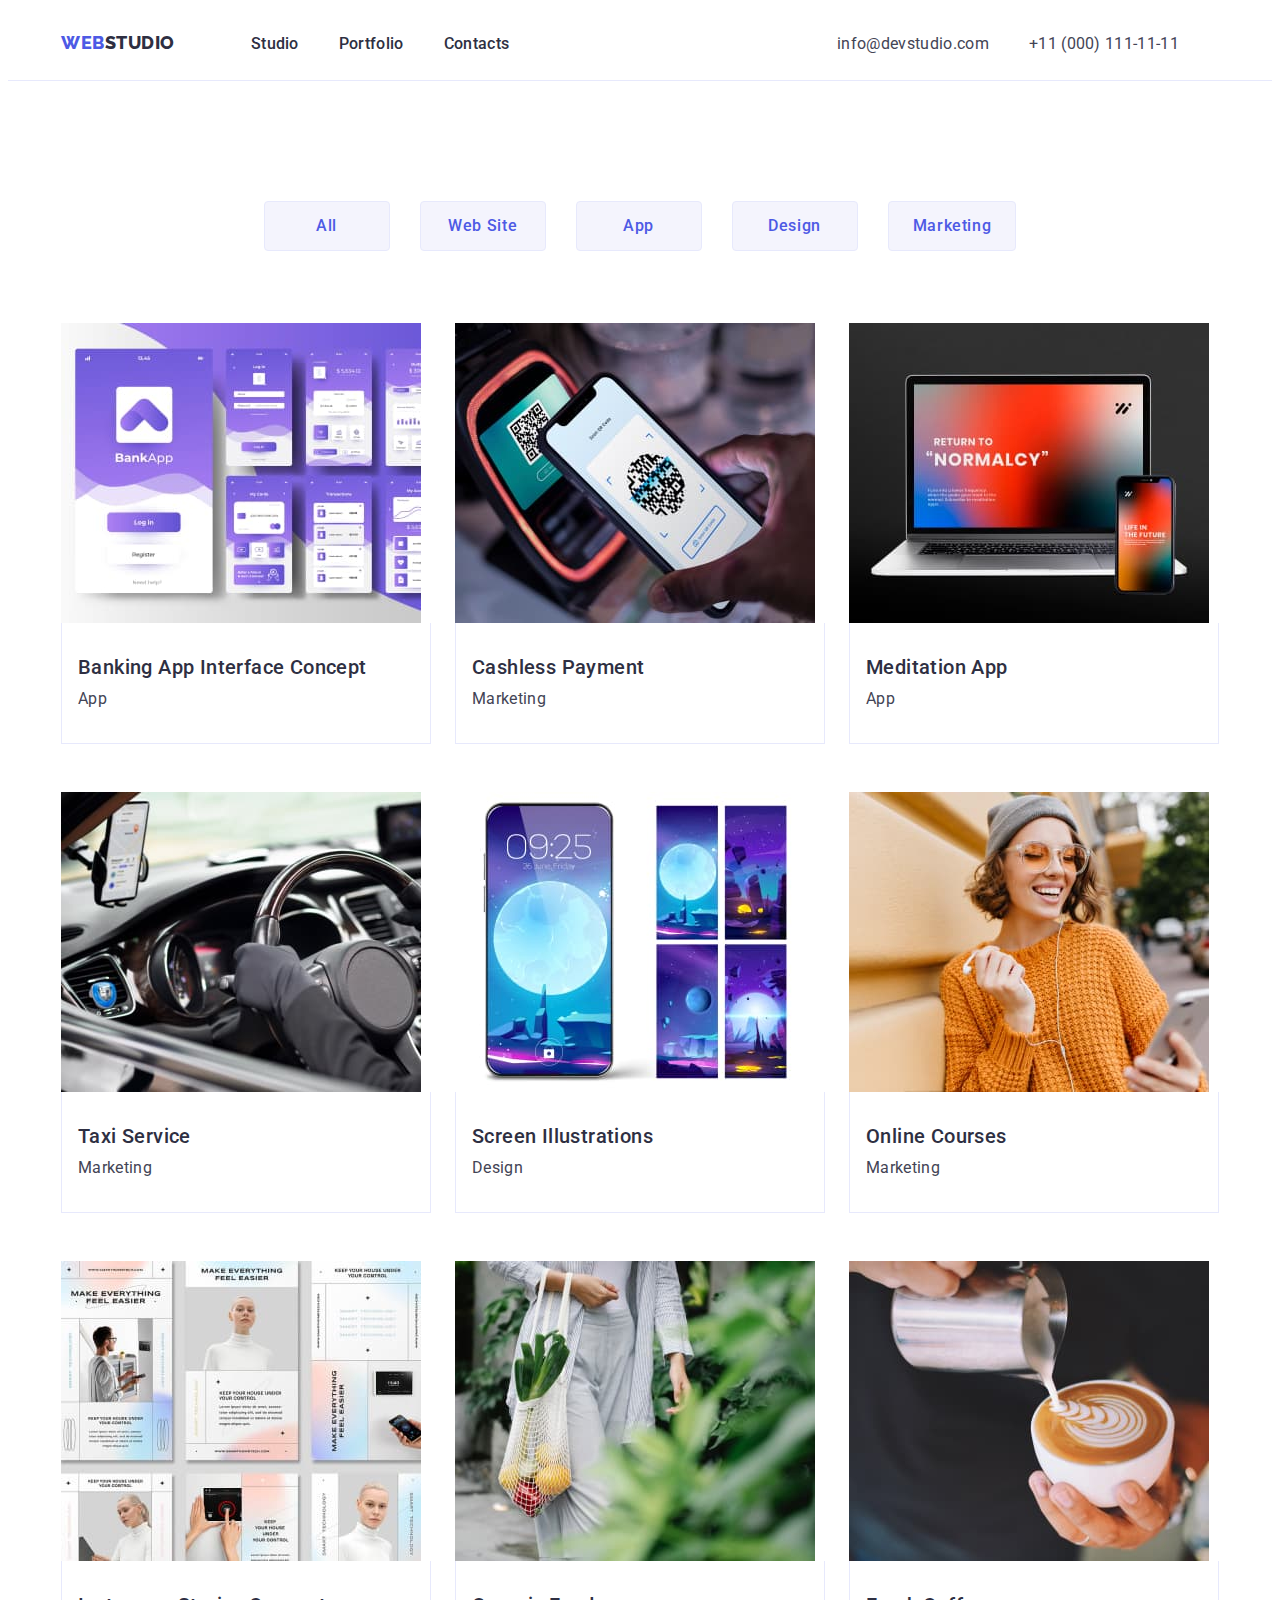
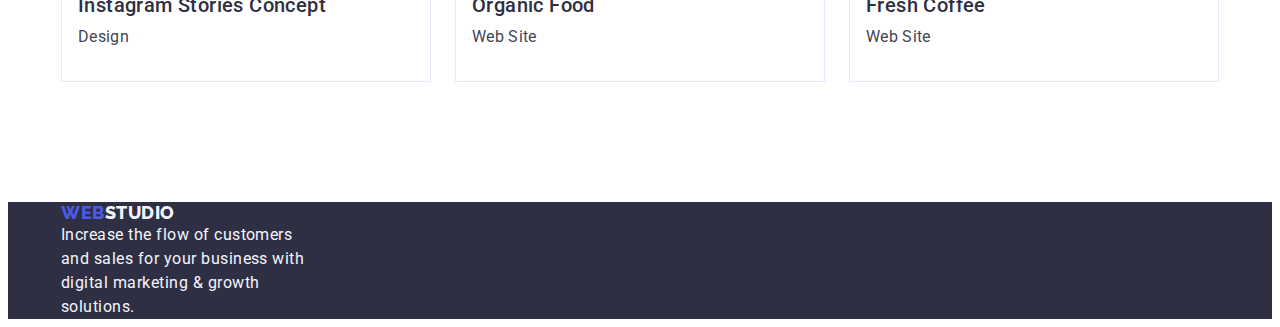
==== portfolio.html @ 0c7de933 "Update portfolio.html" ====
<!DOCTYPE html>
<html lang="en">
  <head>
    <meta charset="UTF-8" />
    <meta http-equiv="X-UA-Compatible" content="IE=edge" />
    <meta name="viewport" content="width=device-width, initial-scale=1.0" />

    <link rel="preconnect" href="https://fonts.googleapis.com" />
    <link rel="preconnect" href="https://fonts.gstatic.com" crossorigin />
    <link
      href="https://fonts.googleapis.com/css2?family=Raleway:wght@800&family=Roboto:wght@400;500;700&display=swap"
      rel="stylesheet" />
    <title>Portfolio</title>
    <link
      rel="stylesheet"
      href="https://cdnjs.cloudflare.com/ajax/libs/modern-normalize/1.1.0/modern-normalize.min.css"
      integrity="sha512-wpPYUAdjBVSE4KJnH1VR1HeZfpl1ub8YT/NKx4PuQ5NmX2tKuGu6U/JRp5y+Y8XG2tV+wKQpNHVUX03MfMFn9Q=="
      crossorigin="anonymous"
      referrerpolicy="no-referrer" />
    <link rel="stylesheet" href="./css/styles.css" />
  </head>

  <body>
    <!-- Header section -->
    <header class="top-header border-header">
      <div class="container adven-flex">
        <nav class="nav-menu page-header-container">
          <a class="header-logo link preform" href="./index.html"
            >Web<span class="studio-logo">Studio</span></a
          >
          <ul class="menu list">
            <li class="menu-item">
              <a class="menu-link link" href="./index.html">Studio</a>
            </li>
            <li class="menu-item">
              <a class="menu-link link" href="./portfolio.html">Portfolio</a>
            </li>
            <li class="menu-item">
              <a class="menu-link link" href="">Contacts</a>
            </li>
          </ul>
        </nav>

        <!-- contacts -->
        <address class="contacts-sec">
          <ul class="contacts-items link list page-header-container">
            <li>
              <a
                class="contact-pc link contact-pc-second"
                href="mailto:info@devstudio.com"
                >info@devstudio.com</a
              >
            </li>
            <li>
              <a
                class="contact-pc link contact-pc-second"
                href="tel:+110001111111"
                >+11 (000) 111-11-11</a
              >
            </li>
          </ul>
        </address>
      </div>
    </header>

    <main>
      <section class="buttoms section ">
        <div class="container">
          <h1 class="visually-hidden">секція 1</h1>
          <ul class="but-list adven-flex list">
            <li>
              <button class="but-item sec-button" type="button">All</button>
            </li>
            <li>
              <button class="but-item sec-button" type="button">
                Web Site
              </button>
            </li>
            <li>
              <button class="but-item sec-button" type="button">App</button>
            </li>
            <li>
              <button class="but-item sec-button" type="button">Design</button>
            </li>
            <li>
              <button class="but-item sec-button" type="button">
                Marketing
              </button>
            </li>
          </ul>
</div>
          <div class="container">
          <ul class="image-post adven-flex list flex-container">
            <li class="alignment-list-studio">
              <a class="link" href="">
                <img
                  src="./images/portfolio/banking-app-interface-concept.jpg"
                  alt="banking-app"
                  width="360"
                  height="300" />
                <div class="employees-card-portfolio-wrapper">
                  <h2 class="hum-devoloper">Banking App Interface Concept</h2>
                  <p class="scroll-title-description">App</p>
                </div>
              </a>
            </li>
            <li class="alignment-list-studio">
              <a class="link" href="">
                <img
                  src="./images/portfolio/cashless-payment.jpg"
                  alt="cashless-payment"
                  width="360"
                  height="300" />
                <div class="employees-card-portfolio-wrapper">
                  <h2 class="hum-devoloper">Cashless Payment</h2>
                  <p class="scroll-title-description">Marketing</p>
                </div>
              </a>
            </li>
            <li class="alignment-list-studio">
              <a class="link" href="">
                <img
                  src="./images/portfolio/meditation-app.jpg"
                  alt="meditation-app"
                  width="360"
                  height="300" />
                <div class="employees-card-portfolio-wrapper">
                  <h2 class="hum-devoloper">Meditation App</h2>
                  <p class="scroll-title-description">App</p>
                </div>
              </a>
            </li>
            <li class="alignment-list-studio">
              <a class="link" href="">
                <img
                  src="./images/portfolio/taxi-service.jpg"
                  alt="taxi-service"
                  width="360"
                  height="300" />
                <div class="employees-card-portfolio-wrapper">
                  <h2 class="hum-devoloper">Taxi Service</h2>
                  <p class="scroll-title-description">Marketing</p>
                </div>
              </a>
            </li>
            <li class="alignment-list-studio">
              <a class="link" href="">
                <img
                  src="./images/portfolio/screen-illustrations.jpg"
                  alt="screen-illustrations"
                  width="360"
                  height="300" />
                <div class="employees-card-portfolio-wrapper">
                  <h2 class="hum-devoloper">Screen Illustrations</h2>
                  <p class="scroll-title-description">Design</p>
                </div>
              </a>
            </li>
            <li class="alignment-list-studio">
              <a class="link" href="">
                <img
                  src="./images/portfolio/online-courses.jpg"
                  alt="online-courses"
                  width="360"
                  height="300" />
                <div class="employees-card-portfolio-wrapper">
                  <h2 class="hum-devoloper">Online Courses</h2>
                  <p class="scroll-title-description">Marketing</p>
                </div>
              </a>
            </li>
            <li class="alignment-list-studio">
              <a class="link" href="">
                <img
                  src="./images/portfolio/instagram-stories-concept.jpg"
                  alt="instagram-stories"
                  width="360"
                  height="300" />
                <div class="employees-card-portfolio-wrapper">
                  <h2 class="hum-devoloper">Instagram Stories Concept</h2>
                  <p class="scroll-title-description">Design</p>
                </div>
              </a>
            </li>
            <li class="alignment-list-studio">
              <a class="link" href="">
                <img
                  src="./images/portfolio/organic-food.jpg"
                  alt="organic-food"
                  width="360"
                  height="300" />
                <div class="employees-card-portfolio-wrapper">
                  <h2 class="hum-devoloper">Organic Food</h2>
                  <p class="scroll-title-description">Web Site</p>
                </div>
              </a>
            </li>
            <li class="alignment-list-studio">
              <a class="link" href="">
                <img
                  src="./images/portfolio/fresh-coffee.jpg"
                  alt="fresh-coffee"
                  width="360"
                  height="300" />
                <div class="employees-card-portfolio-wrapper">
                  <h2 class="hum-devoloper">Fresh Coffee</h2>
                  <p class="scroll-title-description">Web Site</p>
                </div>
              </a>
            </li>
          </ul>
        </div>
      </section>
    </main>

    <!-- Footer section -->
    <footer class="basement">
      <div class="container">
        <a class="header-logo link" href="./index.html"
          >Web<span class="studio-logo basement">Studio</span></a
        >
        <p class="text-format">
          Increase the flow of customers and sales for your business with
          digital marketing & growth solutions.
        </p>
      </div>
    </footer>
  </body>
</html>
---- css/styles.css ----
:root {
  --primary-font: "Roboto", sans-serif;
  --secondary-font: "Raleway", sans-serif;

  /* Pressed state > CTAs */
  --ocean-button-color: #404bbf;
  /* Primary Brand > CTAs, Focused, Active, states, Links */
  --iris-button-color: #4d5ae5;

  /* Hero background > Hero image background, Modal overlay, Overlay.
  Dark > Overlays, Shadows, Headings */
  --navy-blue-color: #2e2f42;
  /* Success > Valid fields, Success messages */
  --green-color: #31d0aa;
  /* Text > Body text */
  --slate-color: #434455;
  /* Subtle Text > Helper text, Deemphasized text */
  --light-slate-color: #8e8f99;
  /* Accent > Accent color, Hairlines, Subtle backgrounds*/
  --cornflower-color: #e7e9fc;
  /* Light > Light mode backgrounds. Light mode Dialogs/alerts */
  --cloud-background-color: #f4f4fd;
  /* White background > Header,  team card background */
  --white-color: #ffffff;
  /* Modal background  */
  --dairy-color: #fcfcfc;
}

/* ==================ul and link style configuration================== */

h1,
h2,
h3,
h4,
p {
  margin-top: 0;
  margin-bottom: 0;
}

ul,
ol {
  margin-top: 0;
  margin-bottom: 0;
  padding-left: 0;
}

img {
  display: block;
}

button {
  cursor: pointer;
}

.list {
  list-style: none;
  /* padding: 0; */
  /* margin: 0; */
  /* ... */
}

.link {
  text-decoration: none;
  /* ... */
}

.section {
  padding: 120px 0px;
}

.section-work {
  padding-top: 0;
}

/* ==================/ul and link style configuration================== */

body {
  font-family: var(--primary-font);
  background-color: var(--white-color);
  font-weight: 500;
  color: var(--slate-color);
}

.container {
  width: 1158px;
  margin-left: auto;
  margin-right: auto;
  padding-left: 15px;
  padding-right: 15px;
  margin: 0 auto;
}

img {
  display: block;
  max-width: 100%;
  height: auto;
}

/* a {
  display: flex;
} */

/* ==========================HEADER ========================== */

.page-header-container {
  display: flex;
  /* align-items: center; */
}

.nav-menu {
  display: flex;
  flex-wrap: wrap;
  gap: 76px;
  padding-top: 24px;
  padding-bottom: 24px;
}

/* розташування в рядок хедера */
.menu,
.contact-pc {
  display: flex;
  gap: 40px;
  align-items: center;
}

.adven-flex {
  display: flex;
}

.border-header {
  border-bottom: 1px solid var(--cornflower-color);
}

/* .menu-item:not(:last-child) {
  margin-right: 40;
} */

/* Web logo part*/
.header-logo {
  font-family: var(--secondary-font);
  font-style: ExtraBold;
  font-weight: 800;
  font-size: 18px;
  line-height: 1.17;
  color: var(--iris-button-color);
  letter-spacing: 0.03em;
  text-transform: uppercase;
}

/* studio logo part */
.studio-logo {
  margin-right: 76;
  font-family: var(--secondary-font);
  font-style: ExtraBold;
  font-weight: 800;
  font-size: 18px;
  line-height: 1.17;
  color: var(--navy-blue-color);
  letter-spacing: 0.03em;
  text-transform: uppercase;
}

.preform {
  letter-spacing: 0.03em;
}

/* footer formatting text */
.text-format {
  font-weight: 400;
  font-size: 16px;
  line-height: 1.5;
  color: var(--cloud-background-color);
  letter-spacing: 0.03em;
  max-width: 264px;
}

.menu-link {
  font-size: 16px;
  line-height: 1.5;
  color: var(--navy-blue-color);
  letter-spacing: 0.02em;
}

.but-list {
  font-style: normal;
  font-size: 16px;
  line-height: 1.5;
  color: var(--navy-blue-color);
  letter-spacing: 0.04em;
  gap: 0 30px;
  justify-content: center;
  margin-bottom: 72px;
}

/* portfolios buttom items */
/* .buttoms {
  padding-top: 96px; */
  /* padding-bottom: 72px;
} */

.contact-pc {
  font-weight: 400;
  font-size: 16px;
  line-height: 1.5;
  color: var(--slate-color);
  margin-left: auto;
  margin-right: 40px;
  padding-top: 24px;
  padding-bottom: 24px;
}

.menu-link:is(:hover, :focus),
.contact-pc:is(:hover, :focus) {
  color: var(--ocean-button-color);
}

.contacts-normal {
  font-style: normal;
}

.contact-pc-second:is(:hover, :focus) {
  color: var(--ocean-button-color);
}

/* ==========================/HEAD ========================== */

/* header */
.top-header {
  font-style: normal;
  letter-spacing: 0.02em;
  font-style: normal;
}

/* ==========================HERO ========================== */
.hero {
  background-color: var(--navy-blue-color);
  letter-spacing: 0.03em;

  padding-top: 188px;
  padding-bottom: 188px;
}

.basement {
  background-color: var(--navy-blue-color);
  letter-spacing: 0.03em;
}

/* text hero 1 */
.hero-tittle {
  max-width: 496px;
  font-weight: 700;
  font-size: 56px;
  line-height: 1.07;
  color: var(--white-color);

  letter-spacing: 0.02em;
  /* text-align: center; */

  margin-left: auto;
  margin-right: auto;

  margin-bottom: 48px;

  /* outline: 2px solid red; */
}

/* Button Text */
.order-button {
  line-height: 1.5;
  font-family: var(--primary-font);
  font-weight: 500;
  letter-spacing: 0.04em;
  cursor: pointer;
  background-color: var(--iris-button-color);
  color: var(--white-color);

  display: block;
  flex-direction: row;
  align-items: flex-start;
  padding: 16px 32px;
  gap: 10px;
  margin-left: auto;
  margin-right: auto;
  box-shadow: 0px 4px 4px rgba(0, 0, 0, 0.15);
  border-radius: 4px;
}

.but-primary:is(:hover, :focus) {
  background-color: var(--ocean-button-color);
  color: var(--white-color);
}

.contacts-sec {
  font-style: normal;
  margin-left: auto;
}

/* ==========================/HERO ========================== */

/* ==========================Scroll-section========================== */
.visually-hidden {
  position: absolute;
  width: 1px;
  height: 1px;
  margin: -1px;
  border: 0;
  padding: 0;

  white-space: nowrap;
  clip-path: inset(100%);
  clip: rect(0 0 0 0);
  overflow: hidden;
}

.scroll-title {
  font-weight: 500;
  font-size: 20px;
  line-height: 1.2;
  letter-spacing: 0.02em;
  color: var(--navy-blue-color);
}

.scroll-title-description {
  font-style: 400;
  font-weight: 400;
  font-size: 16px;
  line-height: 1.5;
  letter-spacing: 0.02em;
  color: var(--slate-color);
}

.scr-section {
  /* margin-top: 120px;
  margin-bottom: 96px; */
  /* padding-top: 120px; */
  /* padding-bottom: 96px; */
  /* outline: 2px solid tomato; */
}

.hum-devoloper {
  background-color: var(--white-color);
  font-weight: 500;
  font-size: 20px;
  line-height: 1.2;
  letter-spacing: 0.02em;
  color: var(--navy-blue-color);
}

.title-pages {
  font-style: 500;
  font-weight: 500;
  font-size: 36px;
  line-height: 1.11;
  color: var(--navy-blue-color);
  /* text-align: center; */
  /* text-transform: capitalize; */
  letter-spacing: 0.02em;
  margin-bottom: 72px;
  text-align: center;
}

.scroll-section {
  /* padding-top: 120px;
  padding-bottom: 96px; */
  display: flex;
  gap: 24px;
  /* outline: 2px solid tomato; */
}

/* ==========================/scroll sec========================= */

/* =================================team======================== */
.team {
  /* padding-top: 120px;*/
  /* padding-bottom: 120px; */
  background: var(--cloud-background-color);
  font-weight: 500;
  letter-spacing: 0.02em;
  text-align: center;
}

/* ==========================/Scroll-section========================== */

/* ========================What are we doing========================== */
.doing-alignment {
  flex-wrap: wrap;
  gap: 0px 24px;
  flex-basis: calc((100% - 24px * 2) / 3);
}

/* .doing-section {
  padding-top: 96px; */
  /* padding-bottom: 120px;
} */

/* =============================team================================ */

.team-alignment {
  flex-wrap: wrap;
  gap: 0px 24px;

  /* padding-bottom: 120px; */
}

/* лого підвалу */

.studio-logo.basement {
  font-family: var(--secondary-font);
  font-style: ExtraBold;
  font-weight: 800;
  font-size: 18px;
  line-height: 1.17;
  color: var(--cloud-background-color);
  letter-spacing: 0.03em;
  text-transform: uppercase;
}

.employees-card-content-wrapper {
  box-shadow: 0px 1px 6px rgba(46, 47, 66, 0.08),
    0px 1px 1px rgba(46, 47, 66, 0.16), 0px 2px 1px rgba(46, 47, 66, 0.08);
  border-radius: 0px 0px 4px 4px;
  padding: 32px 16px;
  background-color: var(--white-color);
}

.employees-name {
  margin-bottom: 8px;
  color: var(--navy-blue-color);
  font-size: 20px;
  line-height: 1.2;
  text-align: center;
  letter-spacing: 0.02em;
}

.employees-position {
  /* margin-bottom: 8px; */
  font-weight: 400;
  font-size: 16px;
  line-height: 1.5;
  text-align: center;
  letter-spacing: 0.02em;
  color: var(--slate-color);
}

/* ==========================portfolio========================== */

.flex-container {
  display: flex;
  flex-wrap: wrap;
  gap: 48px 24px;
}

.alignment-list-studio {
  flex-basis: calc((100% - 24px * 2) / 3);
}

.head-logo-port {
  letter-spacing: 0.03em;
}

.but-item {
  font-style: normal;
  font-weight: 500;
  font-size: 16px;
  line-height: 1.5;
  background-color: var(--cloud-background-color);
  color: var(--iris-button-color);
  font-family: var(--primary-font);

  letter-spacing: 0.04em;
  border: 1px solid var(--cornflower-color);
  border-radius: 4px;

  display: flex;
  flex-direction: row;
  justify-content: center;
  align-items: center;
  padding: 12px 24px;

  min-width: 126px;
}

.sec-button:is(:hover, :focus) {
  color: var(--white-color);
  background-color: var(--ocean-button-color);
  cursor: pointer;
}

.employees-card-portfolio-wrapper {
  border-left: 1px solid var(--cornflower-color);
  border-right: 1px solid var(--cornflower-color);
  border-bottom: 1px solid var(--cornflower-color);

  background-color: var(--white-color);
  display: flex;
  flex-direction: column;
  justify-content: center;
  align-items: flex-start;
  padding: 32px 16px;
  gap: 8px;
}

/* .image-post {
  margin-bottom: 120px;
} */
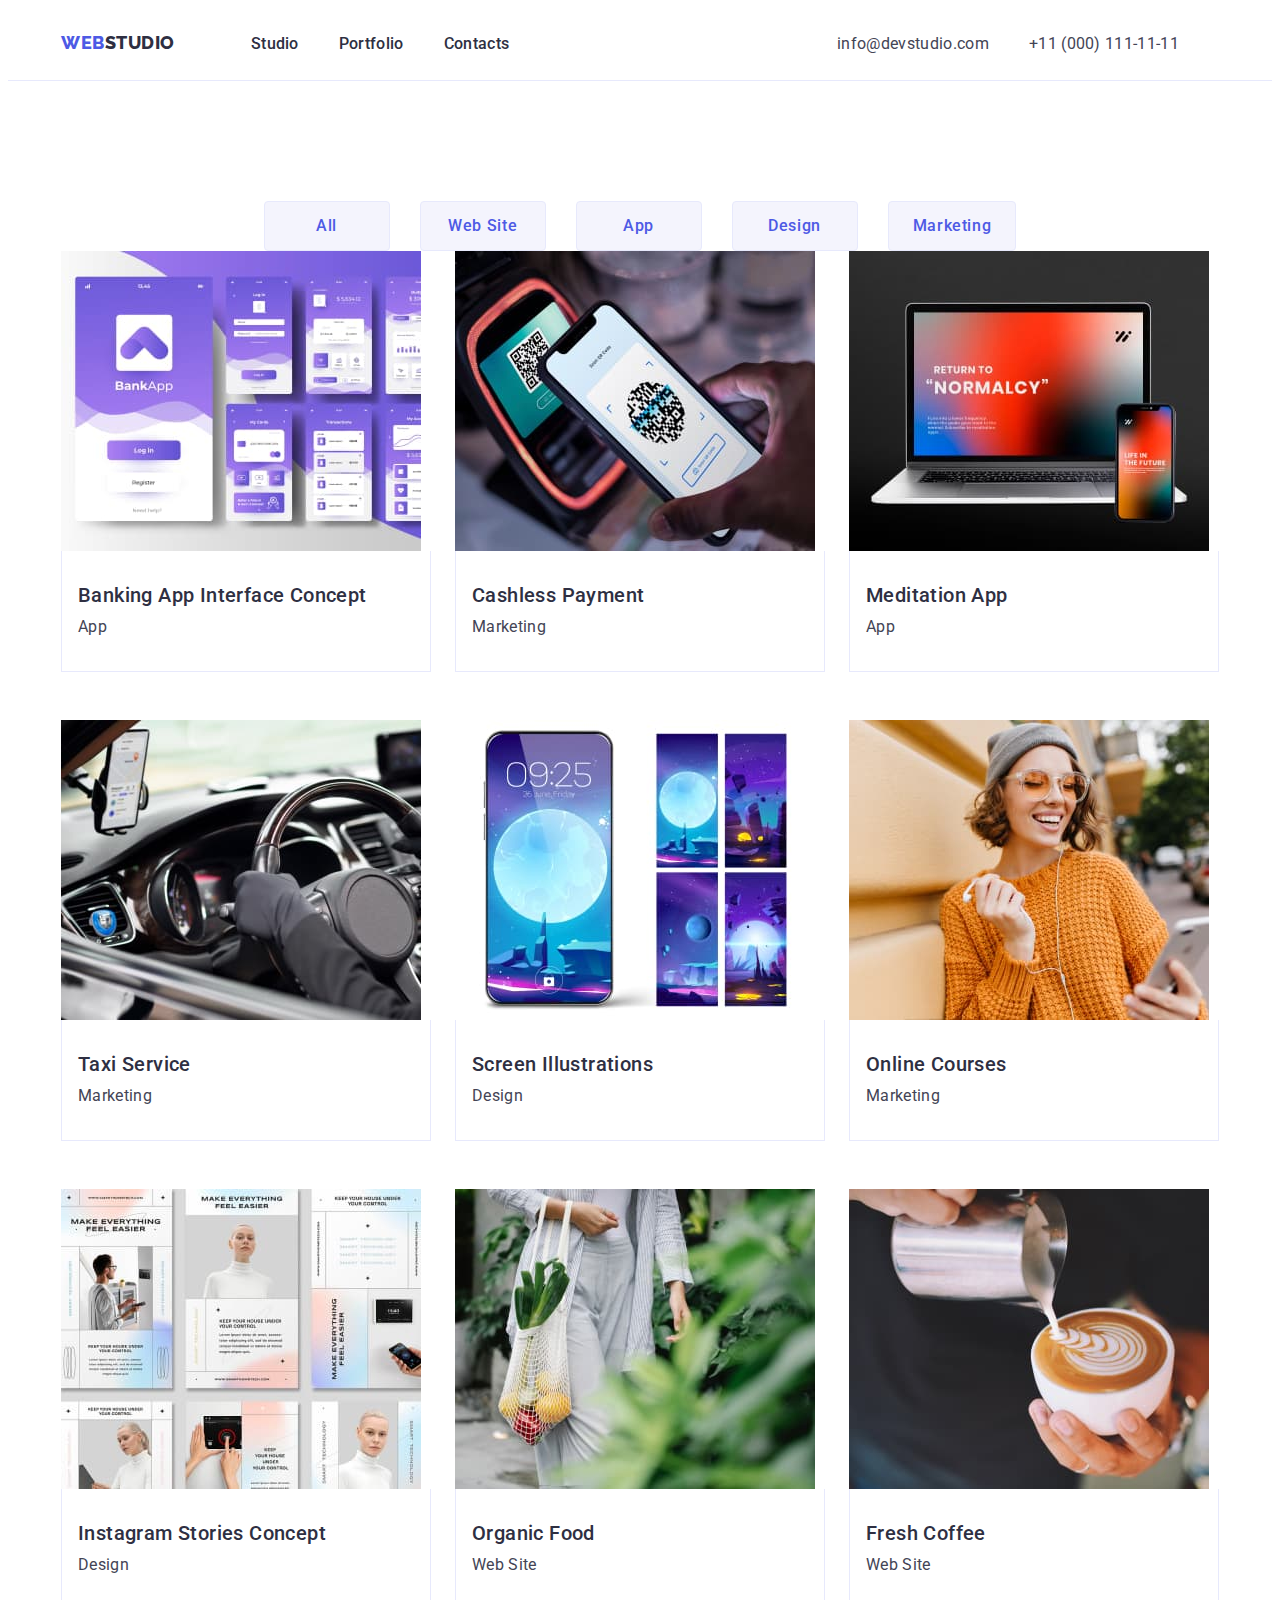
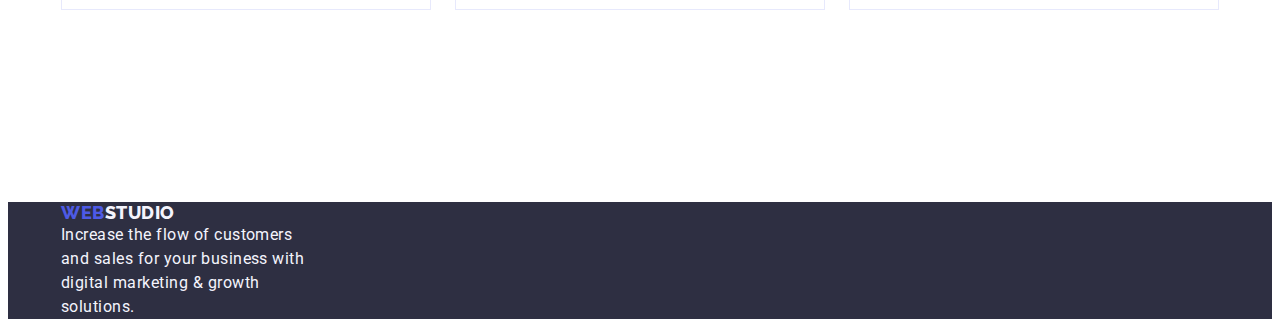
==== commit 608f1359: "3" ====
--- a/portfolio.html
+++ b/portfolio.html
@@ -64,7 +64,7 @@
     </header>
 
     <main>
-      <section class="buttoms section ">
+      <section class="buttoms section section-work-bt">
         <div class="container">
           <h1 class="visually-hidden">секція 1</h1>
           <ul class="but-list adven-flex list">
@@ -88,8 +88,7 @@
               </button>
             </li>
           </ul>
-</div>
-          <div class="container">
+
           <ul class="image-post adven-flex list flex-container">
             <li class="alignment-list-studio">
               <a class="link" href="">
--- a/css/styles.css
+++ b/css/styles.css
@@ -72,6 +72,10 @@
   padding-top: 0;
 }
 
+.section-work-bt {
+  margin-bottom: 72px;
+}
+
 /* ==================/ul and link style configuration================== */
 
 body {
@@ -189,7 +193,7 @@
   letter-spacing: 0.04em;
   gap: 0 30px;
   justify-content: center;
-  margin-bottom: 72px;
+
 }
 
 /* portfolios buttom items */
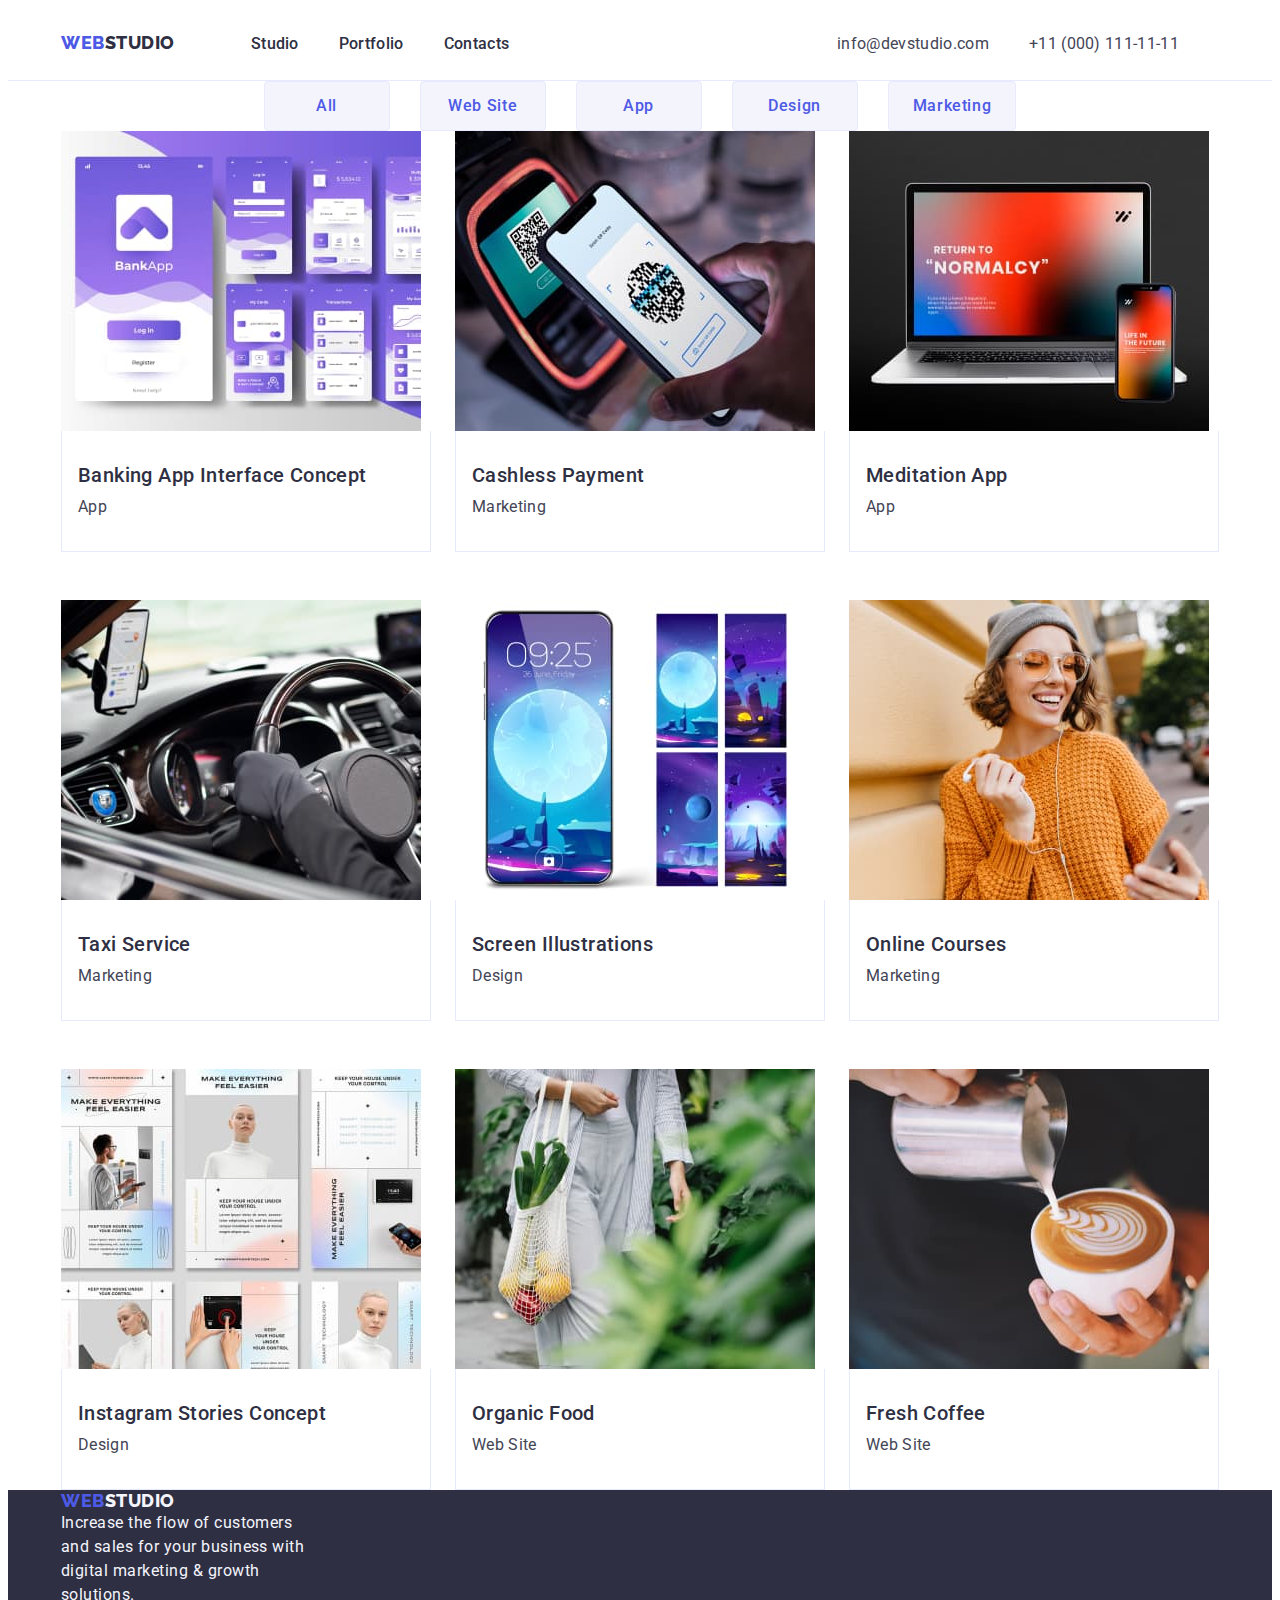
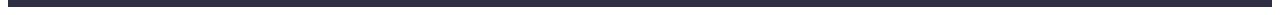
==== commit b2868118: "1" ====
--- a/portfolio.html
+++ b/portfolio.html
@@ -64,9 +64,9 @@
     </header>
 
     <main>
-      <section class="buttoms section section-work-bt">
+      <section class="buttoms">
         <div class="container">
-          <h1 class="visually-hidden">секція 1</h1>
+          <h1 class="visually-hidden" >секція 1</h1>
           <ul class="but-list adven-flex list">
             <li>
               <button class="but-item sec-button" type="button">All</button>
@@ -97,9 +97,9 @@
                   alt="banking-app"
                   width="360"
                   height="300" />
-                <div class="employees-card-portfolio-wrapper">
-                  <h2 class="hum-devoloper">Banking App Interface Concept</h2>
-                  <p class="scroll-title-description">App</p>
+                  <div class="employees-card-portfolio-wrapper"> 
+                <h2 class="hum-devoloper">Banking App Interface Concept</h2>
+                <p class="scroll-title-description">App</p>
                 </div>
               </a>
             </li>
@@ -110,10 +110,10 @@
                   alt="cashless-payment"
                   width="360"
                   height="300" />
-                <div class="employees-card-portfolio-wrapper">
-                  <h2 class="hum-devoloper">Cashless Payment</h2>
-                  <p class="scroll-title-description">Marketing</p>
-                </div>
+                  <div class="employees-card-portfolio-wrapper"> 
+                <h2 class="hum-devoloper">Cashless Payment</h2>
+                <p class="scroll-title-description">Marketing</p>
+                  </div>
               </a>
             </li>
             <li class="alignment-list-studio">
@@ -123,10 +123,10 @@
                   alt="meditation-app"
                   width="360"
                   height="300" />
-                <div class="employees-card-portfolio-wrapper">
-                  <h2 class="hum-devoloper">Meditation App</h2>
-                  <p class="scroll-title-description">App</p>
-                </div>
+                  <div class="employees-card-portfolio-wrapper"> 
+                <h2 class="hum-devoloper">Meditation App</h2>
+                <p class="scroll-title-description">App</p>
+                  </div>
               </a>
             </li>
             <li class="alignment-list-studio">
@@ -136,10 +136,10 @@
                   alt="taxi-service"
                   width="360"
                   height="300" />
-                <div class="employees-card-portfolio-wrapper">
-                  <h2 class="hum-devoloper">Taxi Service</h2>
-                  <p class="scroll-title-description">Marketing</p>
-                </div>
+                  <div class="employees-card-portfolio-wrapper">
+                <h2 class="hum-devoloper">Taxi Service</h2>
+                <p class="scroll-title-description">Marketing</p>
+              </div>
               </a>
             </li>
             <li class="alignment-list-studio">
@@ -149,10 +149,10 @@
                   alt="screen-illustrations"
                   width="360"
                   height="300" />
-                <div class="employees-card-portfolio-wrapper">
-                  <h2 class="hum-devoloper">Screen Illustrations</h2>
-                  <p class="scroll-title-description">Design</p>
-                </div>
+                  <div class="employees-card-portfolio-wrapper">
+                <h2 class="hum-devoloper">Screen Illustrations</h2>
+                <p class="scroll-title-description">Design</p>
+              </div>
               </a>
             </li>
             <li class="alignment-list-studio">
@@ -162,10 +162,10 @@
                   alt="online-courses"
                   width="360"
                   height="300" />
-                <div class="employees-card-portfolio-wrapper">
-                  <h2 class="hum-devoloper">Online Courses</h2>
-                  <p class="scroll-title-description">Marketing</p>
-                </div>
+                  <div class="employees-card-portfolio-wrapper">
+                <h2 class="hum-devoloper">Online Courses</h2>
+                <p class="scroll-title-description">Marketing</p>
+              </div>
               </a>
             </li>
             <li class="alignment-list-studio">
@@ -175,10 +175,10 @@
                   alt="instagram-stories"
                   width="360"
                   height="300" />
-                <div class="employees-card-portfolio-wrapper">
-                  <h2 class="hum-devoloper">Instagram Stories Concept</h2>
-                  <p class="scroll-title-description">Design</p>
-                </div>
+                  <div class="employees-card-portfolio-wrapper">
+                <h2 class="hum-devoloper">Instagram Stories Concept</h2>
+                <p class="scroll-title-description">Design</p>
+              </div>
               </a>
             </li>
             <li class="alignment-list-studio">
@@ -188,10 +188,10 @@
                   alt="organic-food"
                   width="360"
                   height="300" />
-                <div class="employees-card-portfolio-wrapper">
-                  <h2 class="hum-devoloper">Organic Food</h2>
-                  <p class="scroll-title-description">Web Site</p>
-                </div>
+                  <div class="employees-card-portfolio-wrapper">
+                <h2 class="hum-devoloper">Organic Food</h2>
+                <p class="scroll-title-description">Web Site</p>
+              </div>
               </a>
             </li>
             <li class="alignment-list-studio">
@@ -201,10 +201,11 @@
                   alt="fresh-coffee"
                   width="360"
                   height="300" />
-                <div class="employees-card-portfolio-wrapper">
-                  <h2 class="hum-devoloper">Fresh Coffee</h2>
-                  <p class="scroll-title-description">Web Site</p>
+                  <div class="employees-card-portfolio-wrapper">
+                <h2 class="hum-devoloper">Fresh Coffee</h2>
+                <p class="scroll-title-description">Web Site</p>
                 </div>
+
               </a>
             </li>
           </ul>
--- a/css/styles.css
+++ b/css/styles.css
@@ -73,7 +73,7 @@
 }
 
 .section-work-bt {
-  margin-bottom: 72px;
+  /* margin-bottom: 72px; */
 }
 
 /* ==================/ul and link style configuration================== */
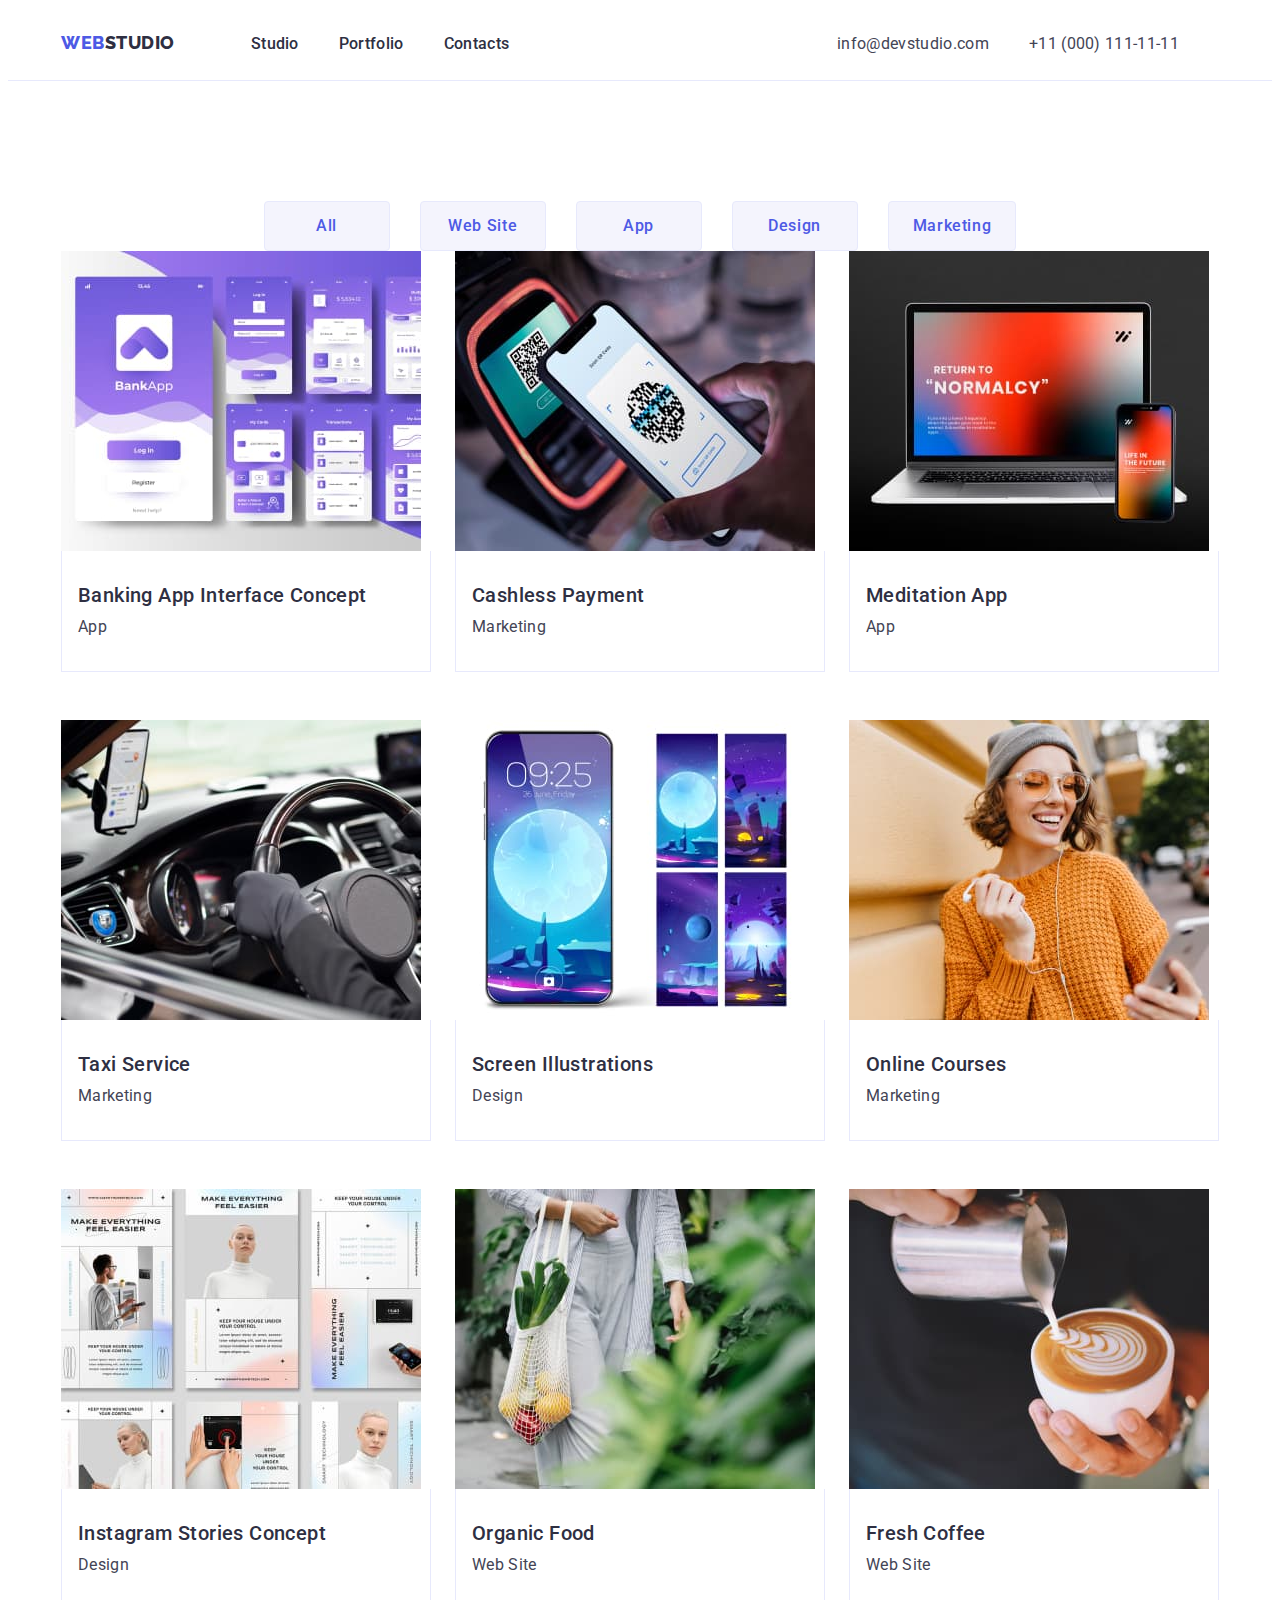
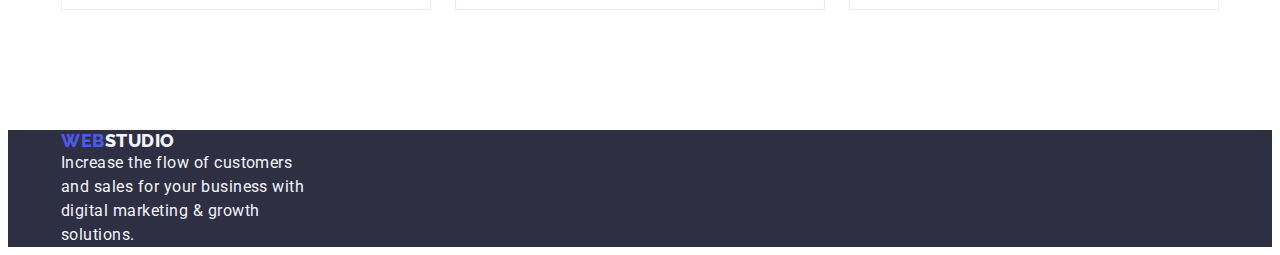
==== commit 9cfac0ae: "Update portfolio.html" ====
--- a/portfolio.html
+++ b/portfolio.html
@@ -64,7 +64,7 @@
     </header>
 
     <main>
-      <section class="buttoms">
+      <section class="buttoms section">
         <div class="container">
           <h1 class="visually-hidden" >секція 1</h1>
           <ul class="but-list adven-flex list">
--- a/css/styles.css
+++ b/css/styles.css
@@ -72,9 +72,9 @@
   padding-top: 0;
 }
 
-.section-work-bt {
-  /* margin-bottom: 72px; */
-}
+/* .section-work-bt {
+  margin-bottom: 72px;
+} */
 
 /* ==================/ul and link style configuration================== */
 
@@ -333,13 +333,14 @@
   color: var(--slate-color);
 }
 
-.scr-section {
-  /* margin-top: 120px;
+/* .scr-section {
+  margin-top: 120px;
   margin-bottom: 96px; */
   /* padding-top: 120px; */
   /* padding-bottom: 96px; */
-  /* outline: 2px solid tomato; */
-}
+  /* outline: 2px solid tomato;
+} 
+*/
 
 .hum-devoloper {
   background-color: var(--white-color);
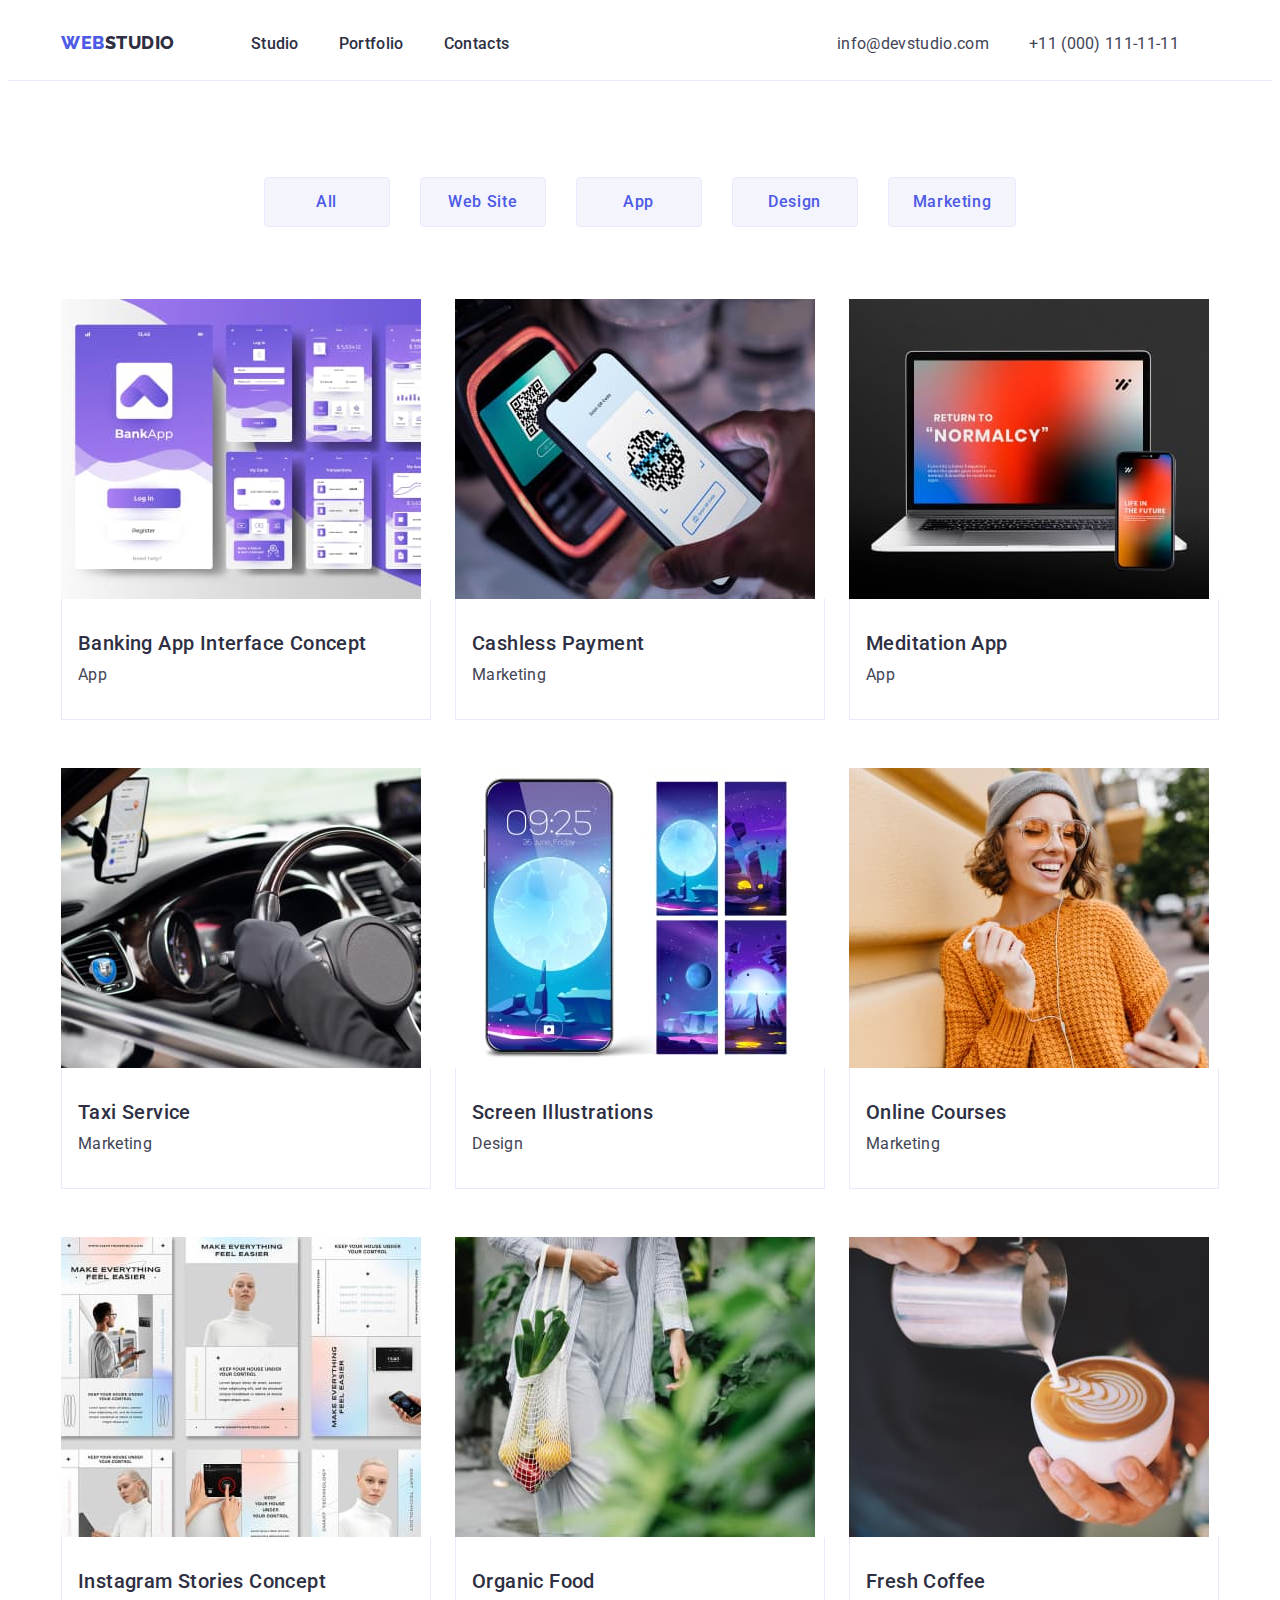
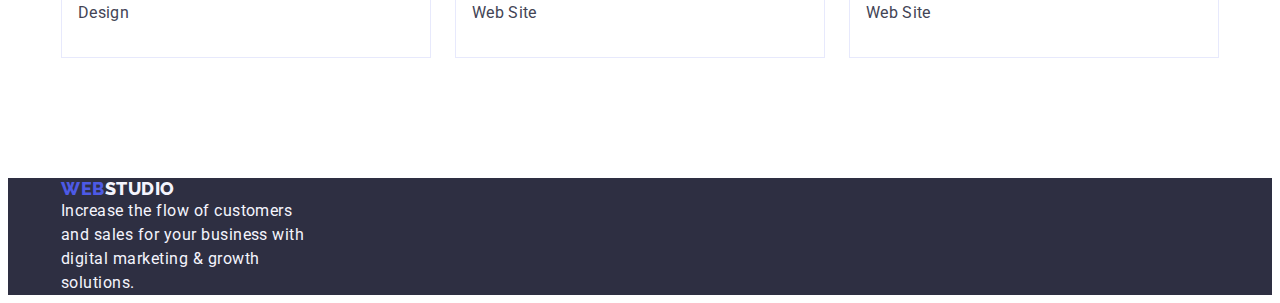
==== commit d1dbc4c4: "222" ====
--- a/portfolio.html
+++ b/portfolio.html
@@ -64,7 +64,7 @@
     </header>
 
     <main>
-      <section class="buttoms section">
+      <section class="buttoms section section-work-bt">
         <div class="container">
           <h1 class="visually-hidden" >секція 1</h1>
           <ul class="but-list adven-flex list">
--- a/css/styles.css
+++ b/css/styles.css
@@ -72,9 +72,9 @@
   padding-top: 0;
 }
 
-/* .section-work-bt {
-  margin-bottom: 72px;
-} */
+.section-work-bt {
+  padding-top: 96px;
+}
 
 /* ==================/ul and link style configuration================== */
 
@@ -193,7 +193,7 @@
   letter-spacing: 0.04em;
   gap: 0 30px;
   justify-content: center;
-
+margin-bottom: 72px;
 }
 
 /* portfolios buttom items */
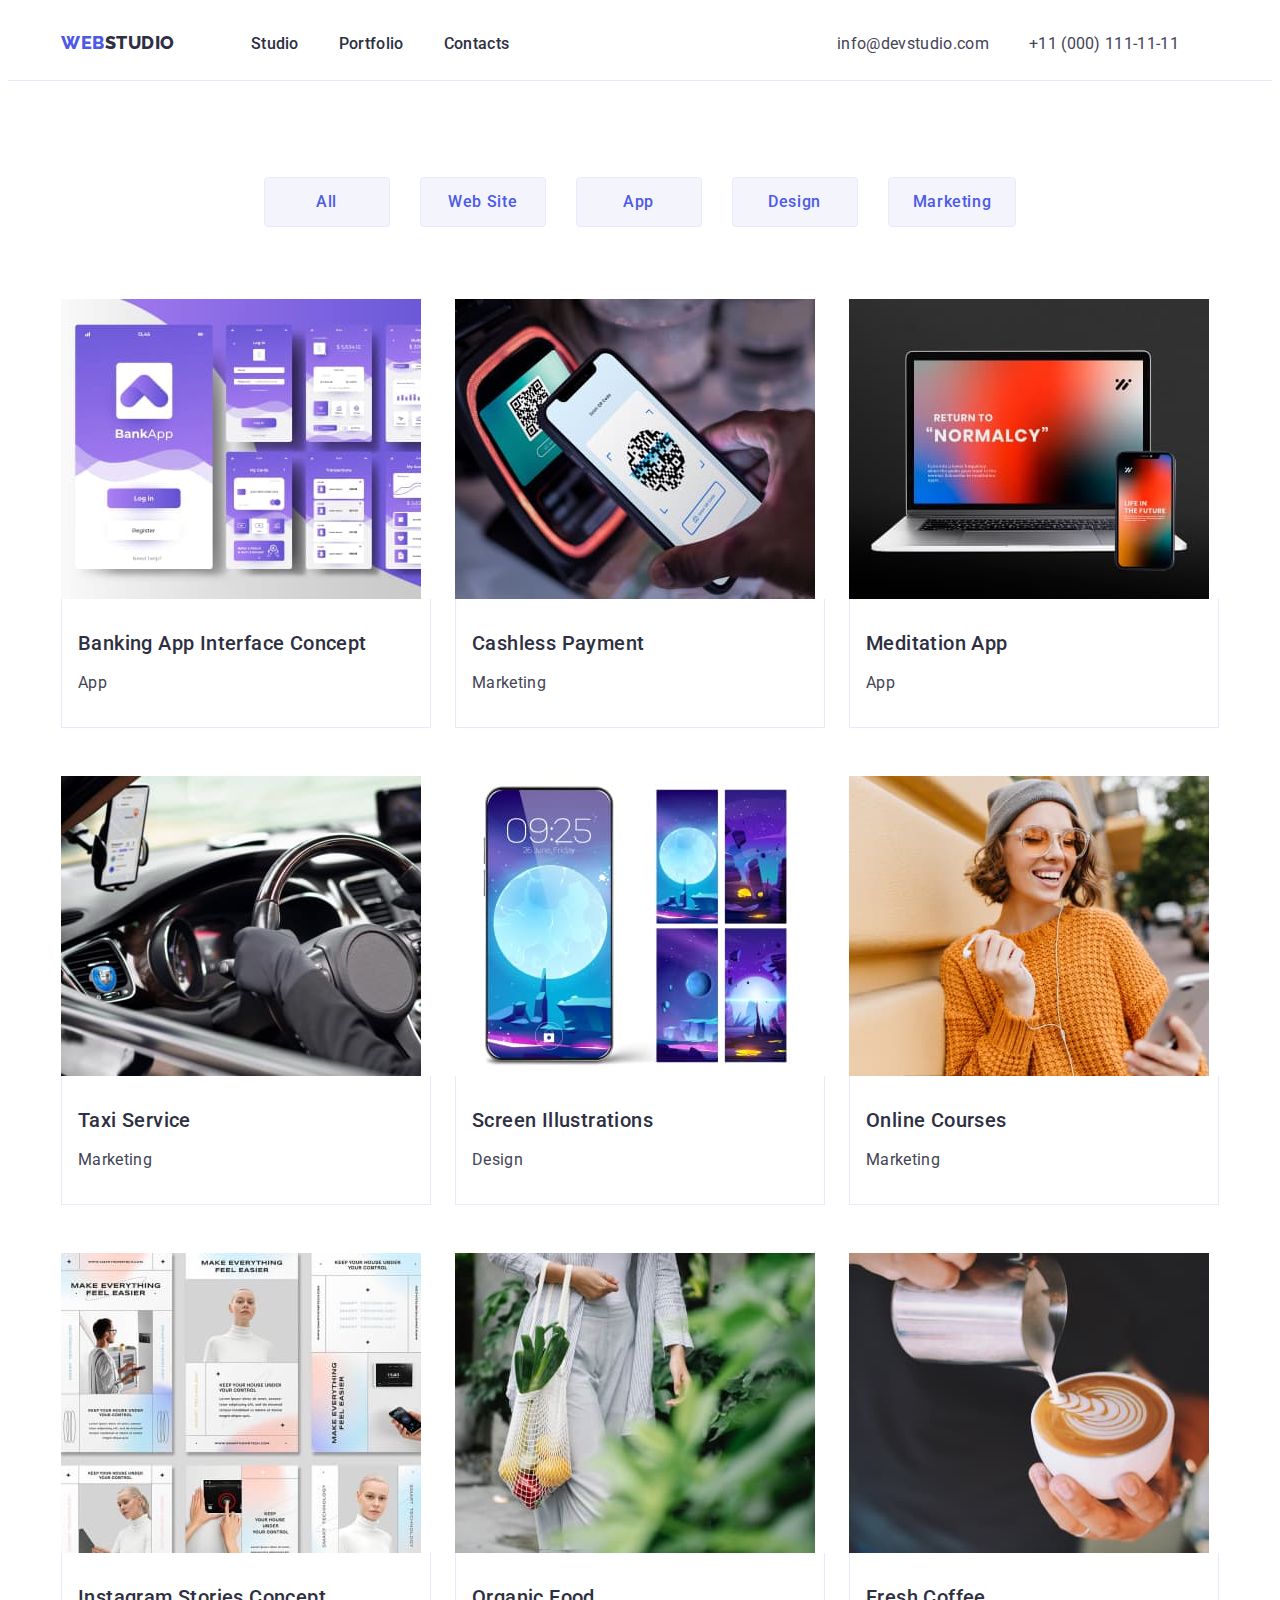
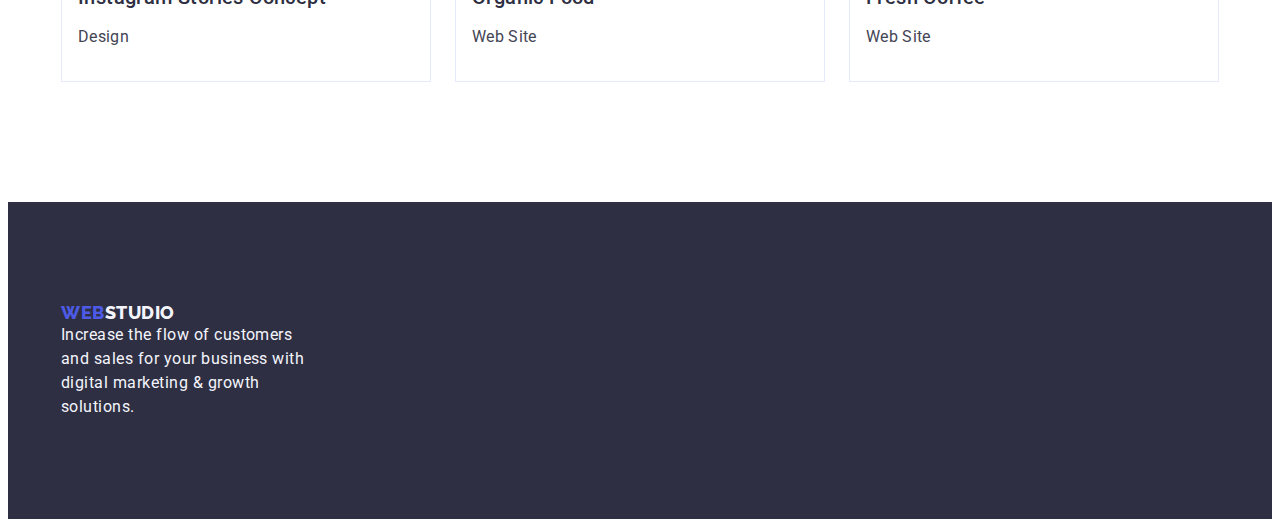
==== commit 71ec229c: "111" ====
--- a/portfolio.html
+++ b/portfolio.html
@@ -64,9 +64,9 @@
     </header>
 
     <main>
-      <section class="buttoms section section-work-bt">
+      <section class="buttoms section section-but-list">
         <div class="container">
-          <h1 class="visually-hidden" >секція 1</h1>
+          <h1 class="visually-hidden">секція 1</h1>
           <ul class="but-list adven-flex list">
             <li>
               <button class="but-item sec-button" type="button">All</button>
@@ -97,9 +97,9 @@
                   alt="banking-app"
                   width="360"
                   height="300" />
-                  <div class="employees-card-portfolio-wrapper"> 
-                <h2 class="hum-devoloper">Banking App Interface Concept</h2>
-                <p class="scroll-title-description">App</p>
+                <div class="employees-card-portfolio-wrapper">
+                  <h2 class="hum-devoloper">Banking App Interface Concept</h2>
+                  <p class="scroll-title-description">App</p>
                 </div>
               </a>
             </li>
@@ -110,10 +110,10 @@
                   alt="cashless-payment"
                   width="360"
                   height="300" />
-                  <div class="employees-card-portfolio-wrapper"> 
-                <h2 class="hum-devoloper">Cashless Payment</h2>
-                <p class="scroll-title-description">Marketing</p>
-                  </div>
+                <div class="employees-card-portfolio-wrapper">
+                  <h2 class="hum-devoloper">Cashless Payment</h2>
+                  <p class="scroll-title-description">Marketing</p>
+                </div>
               </a>
             </li>
             <li class="alignment-list-studio">
@@ -123,10 +123,10 @@
                   alt="meditation-app"
                   width="360"
                   height="300" />
-                  <div class="employees-card-portfolio-wrapper"> 
-                <h2 class="hum-devoloper">Meditation App</h2>
-                <p class="scroll-title-description">App</p>
-                  </div>
+                <div class="employees-card-portfolio-wrapper">
+                  <h2 class="hum-devoloper">Meditation App</h2>
+                  <p class="scroll-title-description">App</p>
+                </div>
               </a>
             </li>
             <li class="alignment-list-studio">
@@ -136,10 +136,10 @@
                   alt="taxi-service"
                   width="360"
                   height="300" />
-                  <div class="employees-card-portfolio-wrapper">
-                <h2 class="hum-devoloper">Taxi Service</h2>
-                <p class="scroll-title-description">Marketing</p>
-              </div>
+                <div class="employees-card-portfolio-wrapper">
+                  <h2 class="hum-devoloper">Taxi Service</h2>
+                  <p class="scroll-title-description">Marketing</p>
+                </div>
               </a>
             </li>
             <li class="alignment-list-studio">
@@ -149,10 +149,10 @@
                   alt="screen-illustrations"
                   width="360"
                   height="300" />
-                  <div class="employees-card-portfolio-wrapper">
-                <h2 class="hum-devoloper">Screen Illustrations</h2>
-                <p class="scroll-title-description">Design</p>
-              </div>
+                <div class="employees-card-portfolio-wrapper">
+                  <h2 class="hum-devoloper">Screen Illustrations</h2>
+                  <p class="scroll-title-description">Design</p>
+                </div>
               </a>
             </li>
             <li class="alignment-list-studio">
@@ -162,10 +162,10 @@
                   alt="online-courses"
                   width="360"
                   height="300" />
-                  <div class="employees-card-portfolio-wrapper">
-                <h2 class="hum-devoloper">Online Courses</h2>
-                <p class="scroll-title-description">Marketing</p>
-              </div>
+                <div class="employees-card-portfolio-wrapper">
+                  <h2 class="hum-devoloper">Online Courses</h2>
+                  <p class="scroll-title-description">Marketing</p>
+                </div>
               </a>
             </li>
             <li class="alignment-list-studio">
@@ -175,10 +175,10 @@
                   alt="instagram-stories"
                   width="360"
                   height="300" />
-                  <div class="employees-card-portfolio-wrapper">
-                <h2 class="hum-devoloper">Instagram Stories Concept</h2>
-                <p class="scroll-title-description">Design</p>
-              </div>
+                <div class="employees-card-portfolio-wrapper">
+                  <h2 class="hum-devoloper">Instagram Stories Concept</h2>
+                  <p class="scroll-title-description">Design</p>
+                </div>
               </a>
             </li>
             <li class="alignment-list-studio">
@@ -188,10 +188,10 @@
                   alt="organic-food"
                   width="360"
                   height="300" />
-                  <div class="employees-card-portfolio-wrapper">
-                <h2 class="hum-devoloper">Organic Food</h2>
-                <p class="scroll-title-description">Web Site</p>
-              </div>
+                <div class="employees-card-portfolio-wrapper">
+                  <h2 class="hum-devoloper">Organic Food</h2>
+                  <p class="scroll-title-description">Web Site</p>
+                </div>
               </a>
             </li>
             <li class="alignment-list-studio">
@@ -201,11 +201,10 @@
                   alt="fresh-coffee"
                   width="360"
                   height="300" />
-                  <div class="employees-card-portfolio-wrapper">
-                <h2 class="hum-devoloper">Fresh Coffee</h2>
-                <p class="scroll-title-description">Web Site</p>
-                </div>
-
+                <div class="employees-card-portfolio-wrapper">
+                  <h2 class="hum-devoloper">Fresh Coffee</h2>
+                  <p class="scroll-title-description">Web Site</p>
+                </div>
               </a>
             </li>
           </ul>
--- a/css/styles.css
+++ b/css/styles.css
@@ -68,12 +68,16 @@
   padding: 120px 0px;
 }
 
+.section-but-list {
+  padding-top: 96px;
+}
+
 .section-work {
   padding-top: 0;
 }
 
-.section-work-bt {
-  padding-top: 96px;
+.scr-section {
+  padding-bottom: 96px;
 }
 
 /* ==================/ul and link style configuration================== */
@@ -193,13 +197,13 @@
   letter-spacing: 0.04em;
   gap: 0 30px;
   justify-content: center;
-margin-bottom: 72px;
+  margin-bottom: 72px;
 }
 
 /* portfolios buttom items */
 /* .buttoms {
   padding-top: 96px; */
-  /* padding-bottom: 72px;
+/* padding-bottom: 72px;
 } */
 
 .contact-pc {
@@ -247,6 +251,8 @@
 .basement {
   background-color: var(--navy-blue-color);
   letter-spacing: 0.03em;
+  padding-top: 100px;
+  padding-bottom: 100px;
 }
 
 /* text hero 1 */
@@ -333,15 +339,6 @@
   color: var(--slate-color);
 }
 
-/* .scr-section {
-  margin-top: 120px;
-  margin-bottom: 96px; */
-  /* padding-top: 120px; */
-  /* padding-bottom: 96px; */
-  /* outline: 2px solid tomato;
-} 
-*/
-
 .hum-devoloper {
   background-color: var(--white-color);
   font-weight: 500;
@@ -349,6 +346,7 @@
   line-height: 1.2;
   letter-spacing: 0.02em;
   color: var(--navy-blue-color);
+  margin-bottom: 8px;
 }
 
 .title-pages {
@@ -365,19 +363,14 @@
 }
 
 .scroll-section {
-  /* padding-top: 120px;
-  padding-bottom: 96px; */
   display: flex;
   gap: 24px;
-  /* outline: 2px solid tomato; */
 }
 
 /* ==========================/scroll sec========================= */
 
 /* =================================team======================== */
 .team {
-  /* padding-top: 120px;*/
-  /* padding-bottom: 120px; */
   background: var(--cloud-background-color);
   font-weight: 500;
   letter-spacing: 0.02em;
@@ -393,18 +386,11 @@
   flex-basis: calc((100% - 24px * 2) / 3);
 }
 
-/* .doing-section {
-  padding-top: 96px; */
-  /* padding-bottom: 120px;
-} */
-
 /* =============================team================================ */
 
 .team-alignment {
   flex-wrap: wrap;
   gap: 0px 24px;
-
-  /* padding-bottom: 120px; */
 }
 
 /* лого підвалу */
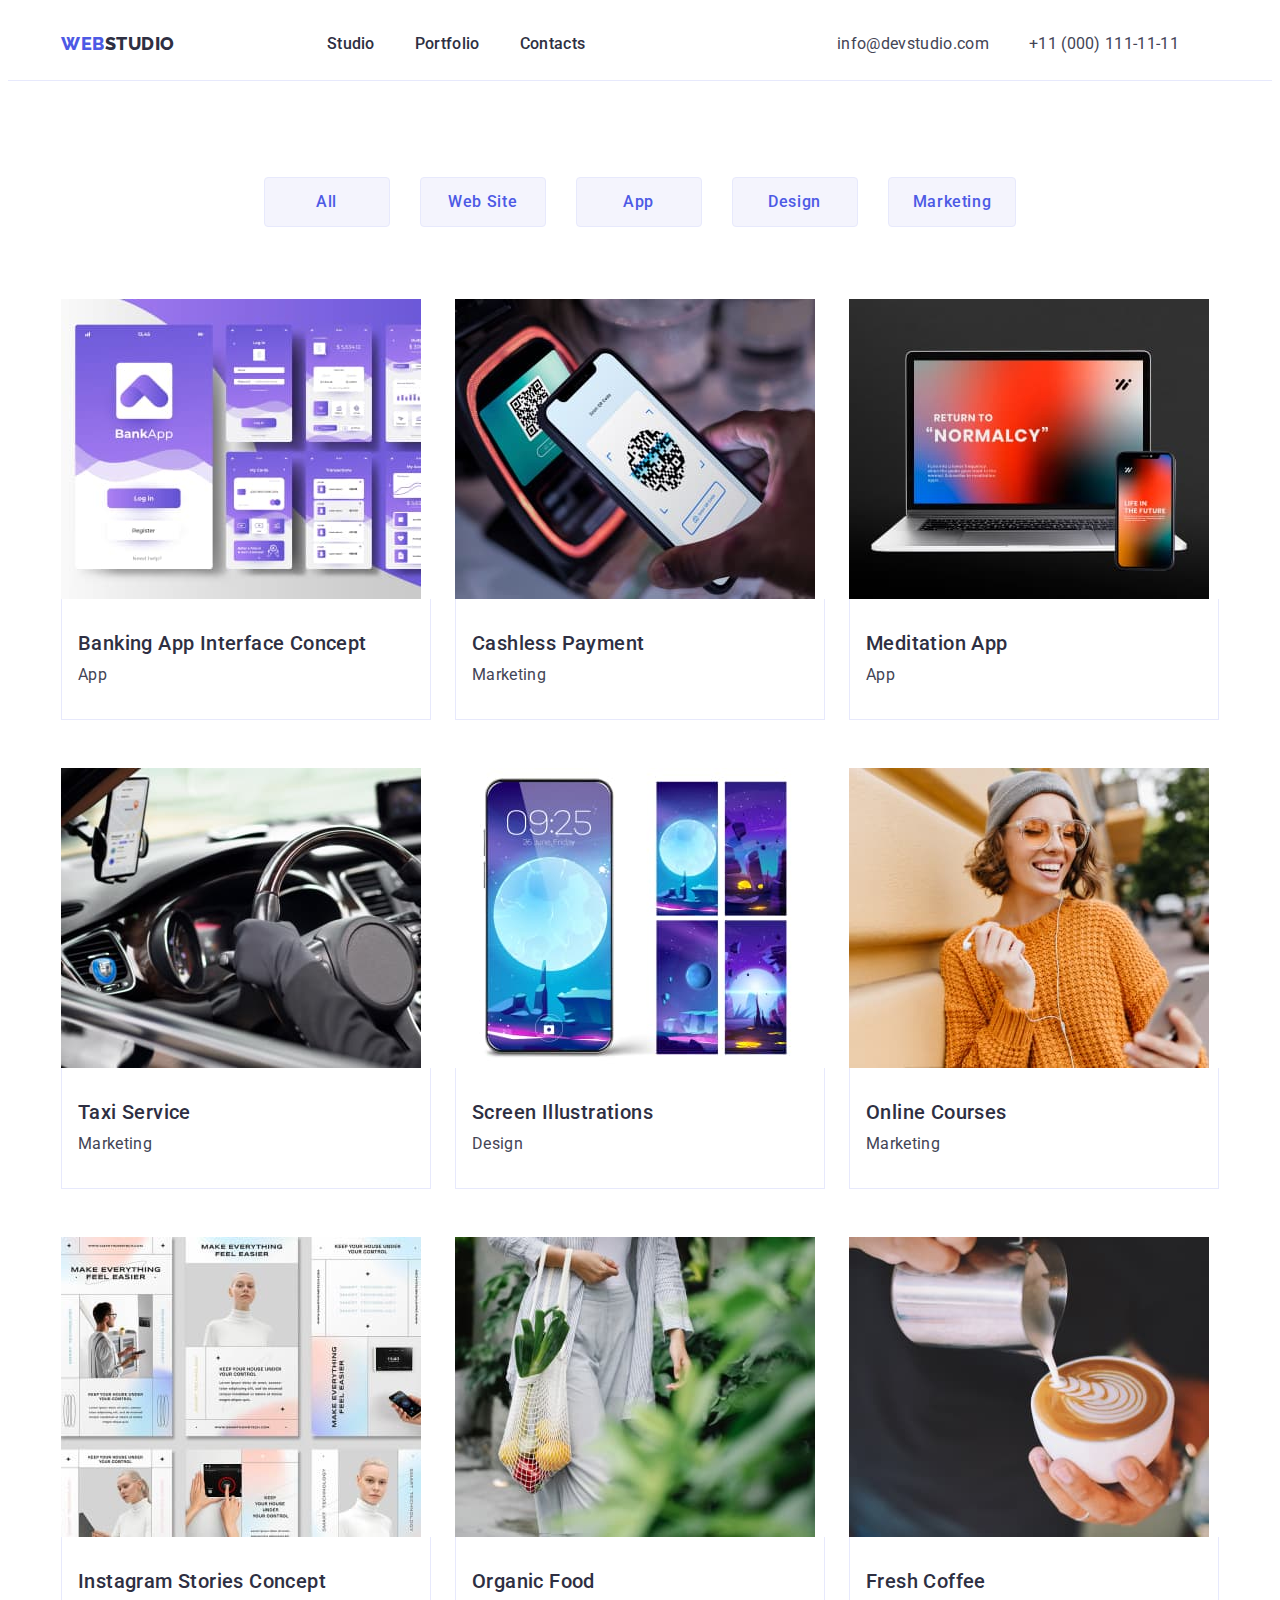
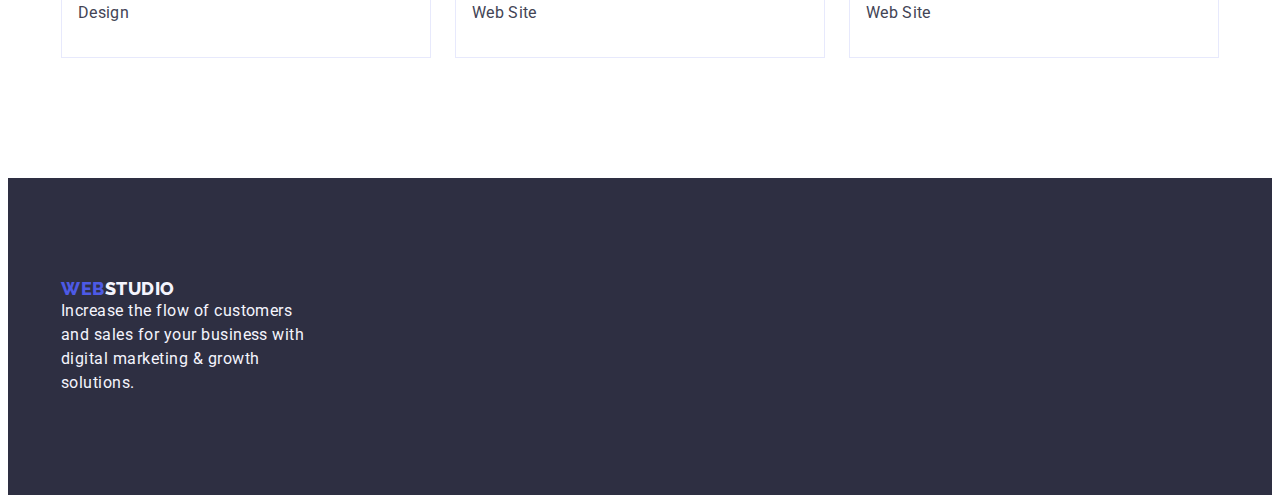
==== commit 13350fef: "1" ====
--- a/portfolio.html
+++ b/portfolio.html
@@ -215,8 +215,8 @@
     <!-- Footer section -->
     <footer class="basement">
       <div class="container">
-        <a class="header-logo link" href="./index.html"
-          >Web<span class="studio-logo basement">Studio</span></a
+        <a class="basement-logo-iris link" href="./index.html"
+          >Web<span class="basement-logo-cloud">Studio</span></a
         >
         <p class="text-format">
           Increase the flow of customers and sales for your business with
--- a/css/styles.css
+++ b/css/styles.css
@@ -91,8 +91,8 @@
 
 .container {
   width: 1158px;
-  margin-left: auto;
-  margin-right: auto;
+  /* margin-left: auto;
+  margin-right: auto; */
   padding-left: 15px;
   padding-right: 15px;
   margin: 0 auto;
@@ -121,6 +121,7 @@
   gap: 76px;
   padding-top: 24px;
   padding-bottom: 24px;
+  align-items: center;
 }
 
 /* розташування в рядок хедера */
@@ -146,27 +147,61 @@
 /* Web logo part*/
 .header-logo {
   font-family: var(--secondary-font);
-  font-style: ExtraBold;
   font-weight: 800;
   font-size: 18px;
   line-height: 1.17;
   color: var(--iris-button-color);
   letter-spacing: 0.03em;
   text-transform: uppercase;
-}
-
+  margin-right: 76px;
+
+}
+
+/* ==============header logo================= */
 /* studio logo part */
 .studio-logo {
-  margin-right: 76;
   font-family: var(--secondary-font);
-  font-style: ExtraBold;
   font-weight: 800;
   font-size: 18px;
   line-height: 1.17;
   color: var(--navy-blue-color);
   letter-spacing: 0.03em;
   text-transform: uppercase;
-}
+
+}
+
+/* Web logo part*/
+.basement-logo-iris {
+  font-family: var(--secondary-font);
+  font-weight: 800;
+  font-size: 18px;
+  line-height: 1.17;
+  color: var(--iris-button-color);
+  letter-spacing: 0.03em;
+  text-transform: uppercase;
+  margin-right: 76px;
+
+}
+/* ==============/header logo================= */
+
+/* studio logo part */
+.basement-logo-cloud {
+  color: var(--cloud-background-color);
+  font-weight: 800;
+  font-size: 18px;
+  line-height: 1.17;
+  letter-spacing: 0.03em;
+  text-transform: uppercase;
+}
+
+.basement {
+  background-color: var(--navy-blue-color);
+  letter-spacing: 0.03em;
+  padding-top: 100px;
+  padding-bottom: 100px;
+}
+
+
 
 .preform {
   letter-spacing: 0.03em;
@@ -248,12 +283,7 @@
   padding-bottom: 188px;
 }
 
-.basement {
-  background-color: var(--navy-blue-color);
-  letter-spacing: 0.03em;
-  padding-top: 100px;
-  padding-bottom: 100px;
-}
+
 
 /* text hero 1 */
 .hero-tittle {
@@ -276,23 +306,31 @@
 
 /* Button Text */
 .order-button {
+
+  border: none;
   line-height: 1.5;
   font-family: var(--primary-font);
   font-weight: 500;
+
   letter-spacing: 0.04em;
   cursor: pointer;
   background-color: var(--iris-button-color);
   color: var(--white-color);
 
   display: block;
-  flex-direction: row;
-  align-items: flex-start;
+
   padding: 16px 32px;
-  gap: 10px;
   margin-left: auto;
   margin-right: auto;
-  box-shadow: 0px 4px 4px rgba(0, 0, 0, 0.15);
-  border-radius: 4px;
+
+  min-width: 169px;
+  height: 56px
+
+  /* box-shadow: 0px 4px 4px rgba(0, 0, 0, 0.15); */
+  /* border-radius: 4px; */
+  /* gap: 10px; */
+  /* flex-direction: row; */
+  /* align-items: flex-start; */
 }
 
 .but-primary:is(:hover, :focus) {
@@ -340,7 +378,6 @@
 }
 
 .hum-devoloper {
-  background-color: var(--white-color);
   font-weight: 500;
   font-size: 20px;
   line-height: 1.2;
@@ -395,15 +432,16 @@
 
 /* лого підвалу */
 
-.studio-logo.basement {
+.studio-logo {
   font-family: var(--secondary-font);
   font-style: ExtraBold;
   font-weight: 800;
   font-size: 18px;
   line-height: 1.17;
-  color: var(--cloud-background-color);
+  color: var(--navy-blue-color);
   letter-spacing: 0.03em;
   text-transform: uppercase;
+
 }
 
 .employees-card-content-wrapper {
@@ -430,7 +468,6 @@
   line-height: 1.5;
   text-align: center;
   letter-spacing: 0.02em;
-  color: var(--slate-color);
 }
 
 /* ==========================portfolio========================== */
@@ -488,9 +525,5 @@
   justify-content: center;
   align-items: flex-start;
   padding: 32px 16px;
-  gap: 8px;
-}
-
-/* .image-post {
-  margin-bottom: 120px;
-} */
+  
+}